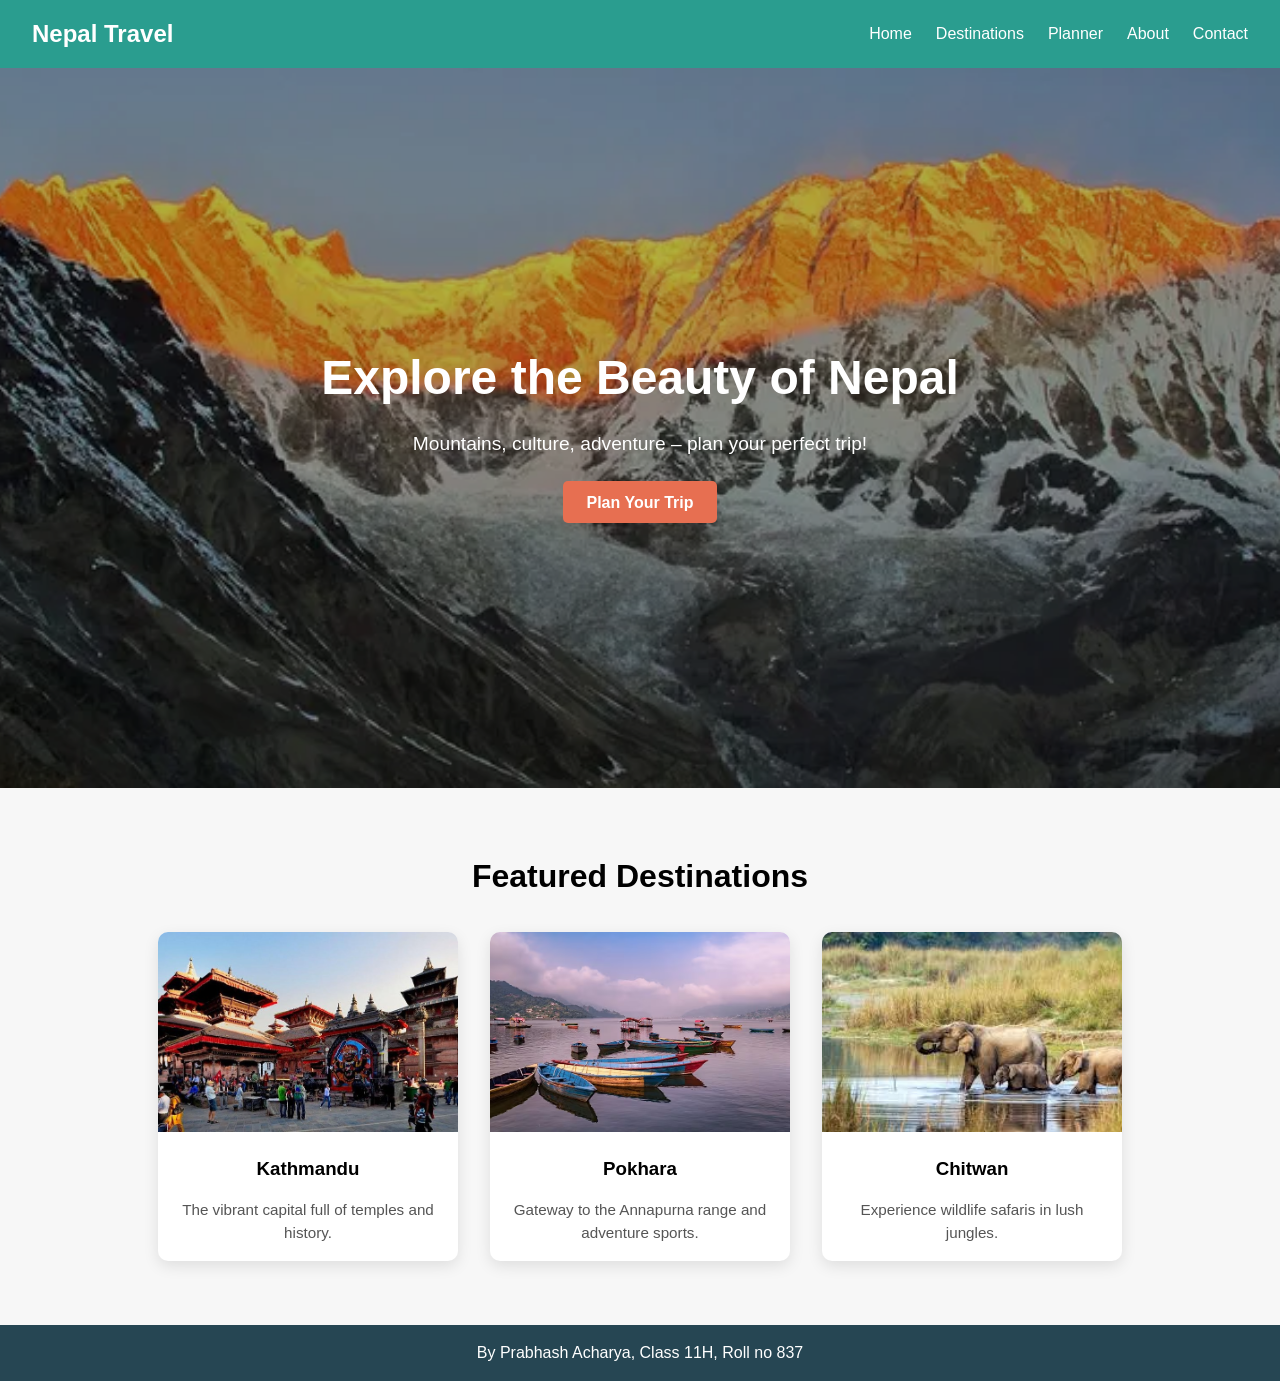
==== index.html @ ac243f3c "Add files via upload" ====
<!DOCTYPE html>
<html lang="en">
<head>
    <meta charset="UTF-8">
    <meta name="viewport" content="width=device-width, initial-scale=1.0">
    <title>Nepal Travel Guide</title>
    <link rel="stylesheet" href="style.css">
</head>
<body>

    <!-- Navigation Bar -->
    <header>
        <nav class="navbar">
            <div class="logo">Nepal Travel</div>
            <ul class="nav-links">
                <li><a href="index.html">Home</a></li>
                <li><a href="destinations.html">Destinations</a></li>
                <li><a href="itinerary.html">Planner</a></li>
                <li><a href="about.html">About</a></li>
                <li><a href="contact.html">Contact</a></li>
            </ul>
        </nav>
    </header>

    <!-- Hero Section -->
    <section class="hero">
        <div class="hero-text">
            <h1>Explore the Beauty of Nepal</h1>
            <p>Mountains, culture, adventure – plan your perfect trip!</p>
            <a href="itinerary.html" class="btn">Plan Your Trip</a>
        </div>
    </section>

    <!-- Featured Destinations -->
    <section class="destinations">
        <h2>Featured Destinations</h2>
        <div class="cards">
            <div class="card">
                <img src="images/kathmandu.jpg" alt="Kathmandu">
                <h3>Kathmandu</h3>
                <p>The vibrant capital full of temples and history.</p>
            </div>
            <div class="card">
                <img src="images/pokhara.avif" alt="Pokhara">
                <h3>Pokhara</h3>
                <p>Gateway to the Annapurna range and adventure sports.</p>
            </div>
            <div class="card">
                <img src="images/chitwan.jfif" alt="Chitwan">
                <h3>Chitwan</h3>
                <p>Experience wildlife safaris in lush jungles.</p>
            </div>
        </div>
    </section>

    <!-- Footer -->
    <footer>
        <p>By Prabhash Acharya, Class 11H, Roll no 837</p>
    </footer>

</body>
</html>
---- style.css ----
* {
    font-family: 'Arial', sans-serif;
	margin: 0;
	padding: 0;
}

body {
    line-height: 1.5;
}

/*navbar*/
.navbar {
    display: flex;
    justify-content: space-between;
    align-items: center;
    padding: 1rem 2rem;
    background-color: #2a9d8f;
    color: white;
}

.navbar .logo {
    font-size: 1.5rem;
    font-weight: bold;
}

.navbar ul {
    list-style: none;
    display: flex;
    gap: 1.5rem;
}

.navbar ul li a {
    color: white;
    text-decoration: none;
    font-weight: 500;
}

.navbar ul li a:hover {
    text-decoration: underline;
}

/* main (hero) section */
.hero {
    background: url(images/annapurna.webp) no-repeat top center/cover;
    height: 80vh;
    display: flex;
    align-items: center;
    justify-content: center;
    text-align: center;
    color: white;
    position: relative;
	
}

.hero::after {
    content: "";
    position: absolute;
    top: 0;
    left: 0;
    width: 100%;
    height: 100%;
    background-color: rgba(0,0,0,0.3); /* dark overlay */
}


.hero-text {
    position: relative;
    z-index: 1;
}

.hero-text h1 {
    font-size: 3rem;
    margin-bottom: 1rem;
}

.hero-text p {
    font-size: 1.2rem;
    margin-bottom: 2rem;
}

.hero-text .btn {
    padding: 0.8rem 1.5rem;
    background-color: #e76f51;
    color: white;
    text-decoration: none;
    font-weight: bold;
    border-radius: 5px;
    transition: background 0.3s;
}

.hero-text .btn:hover {
    background-color: #f4a261;
}

/* destinations section */
.destinations {
    padding: 4rem 2rem;
    text-align: center;
    background-color: #f7f7f7;
}

.destinations h2 {
    font-size: 2rem;
    margin-bottom: 2rem;
}

.cards {
    display: flex;
    justify-content: center;
    flex-wrap: wrap;
    gap: 2rem;
}

.card {
    background-color: white;
    width: 300px;
    border-radius: 10px;
    overflow: hidden;
    box-shadow: 0 5px 15px rgba(0,0,0,0.1);
    transition: transform 0.3s;
}

.card:hover {
    transform: translateY(-10px);
}

.card img {
    width: 100%;
    height: 200px;
    object-fit: cover;
}

.card h3 {
    margin: 1rem;
}

.card p {
    margin: 0 1rem 1rem 1rem;
    font-size: 0.95rem;
    color: #555;
}

/* Footer */
footer {
    background-color: #264653;
    color: white;
    text-align: center;
    padding: 1rem 0;
}

/* destinations page */
.dest-heading h1 {
    color: #264653;
    text-align: center;
    font-size: 3rem;
    margin-top: 1rem;
    margin-bottom: 1rem;
}
.dest-card {
    background-color: white;
    width: 350px;
    border-radius: 10px;
    overflow: hidden;
    box-shadow: 0 5px 15px rgba(0,0,0,0.2);
	transition: transform 0.3s;
}

.dest-card h3 {
	margin: 1rem;
}

.dest-card p {
	margin: 0 1rem 1rem 1rem;
	font-size: 0.85rem;
	text-align: justify;
	color: #555555;
	
}

.dest-card img {
	width: 100%;
	height: 200px;
}

.dest-card:hover {
	transform: scale(1.05);
}
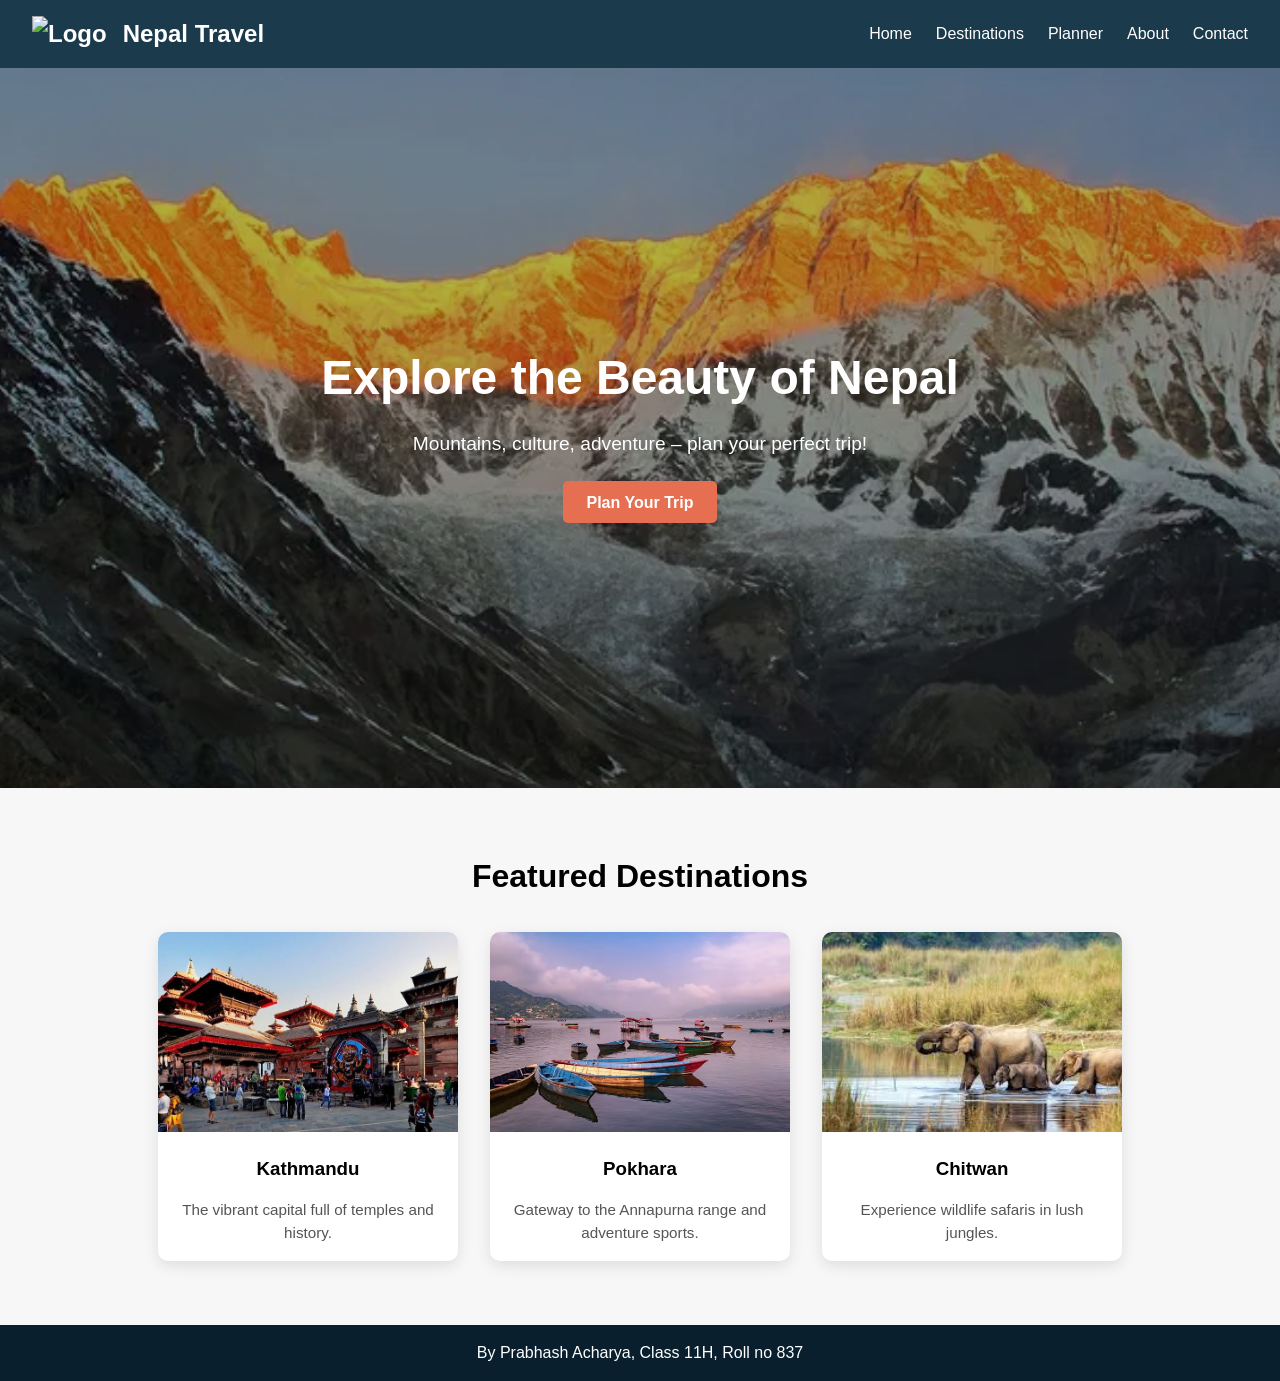
==== commit 3dce2287: "Add files via upload" ====
--- a/index.html
+++ b/index.html
@@ -11,7 +11,7 @@
     <!-- Navigation Bar -->
     <header>
         <nav class="navbar">
-            <div class="logo">Nepal Travel</div>
+            <div class="logo"><img src="images/compass.svg" alt="Logo">Nepal Travel</div>
             <ul class="nav-links">
                 <li><a href="index.html">Home</a></li>
                 <li><a href="destinations.html">Destinations</a></li>
--- a/style.css
+++ b/style.css
@@ -14,7 +14,7 @@
     justify-content: space-between;
     align-items: center;
     padding: 1rem 2rem;
-    background-color: #2a9d8f;
+    background-color: #1b3a4b;
     color: white;
 }
 
@@ -37,6 +37,11 @@
 
 .navbar ul li a:hover {
     text-decoration: underline;
+}
+
+.navbar .logo img {
+	height: 1.5rem;
+	margin-right: 1rem;
 }
 
 /* main (hero) section */
@@ -142,7 +147,7 @@
 
 /* Footer */
 footer {
-    background-color: #264653;
+    background-color: #0a1f2e;
     color: white;
     text-align: center;
     padding: 1rem 0;
@@ -180,9 +185,30 @@
 .dest-card img {
 	width: 100%;
 	height: 200px;
+    object-fit: cover;
 }
 
 .dest-card:hover {
 	transform: scale(1.05);
 }
-	+	
+	
+/* about page */
+#about-hero {
+	height: 60vh;
+	justify-content: start;
+	text-align: left;
+	background: url(images/about-image.jpg) no-repeat;
+	background-size: cover;
+	background-position: center 25%;
+}
+
+#about-hero-text{
+	margin-left: 2rem;
+}
+
+#about-hero-text p{
+	font-size: 1.75rem;
+}
+
+	
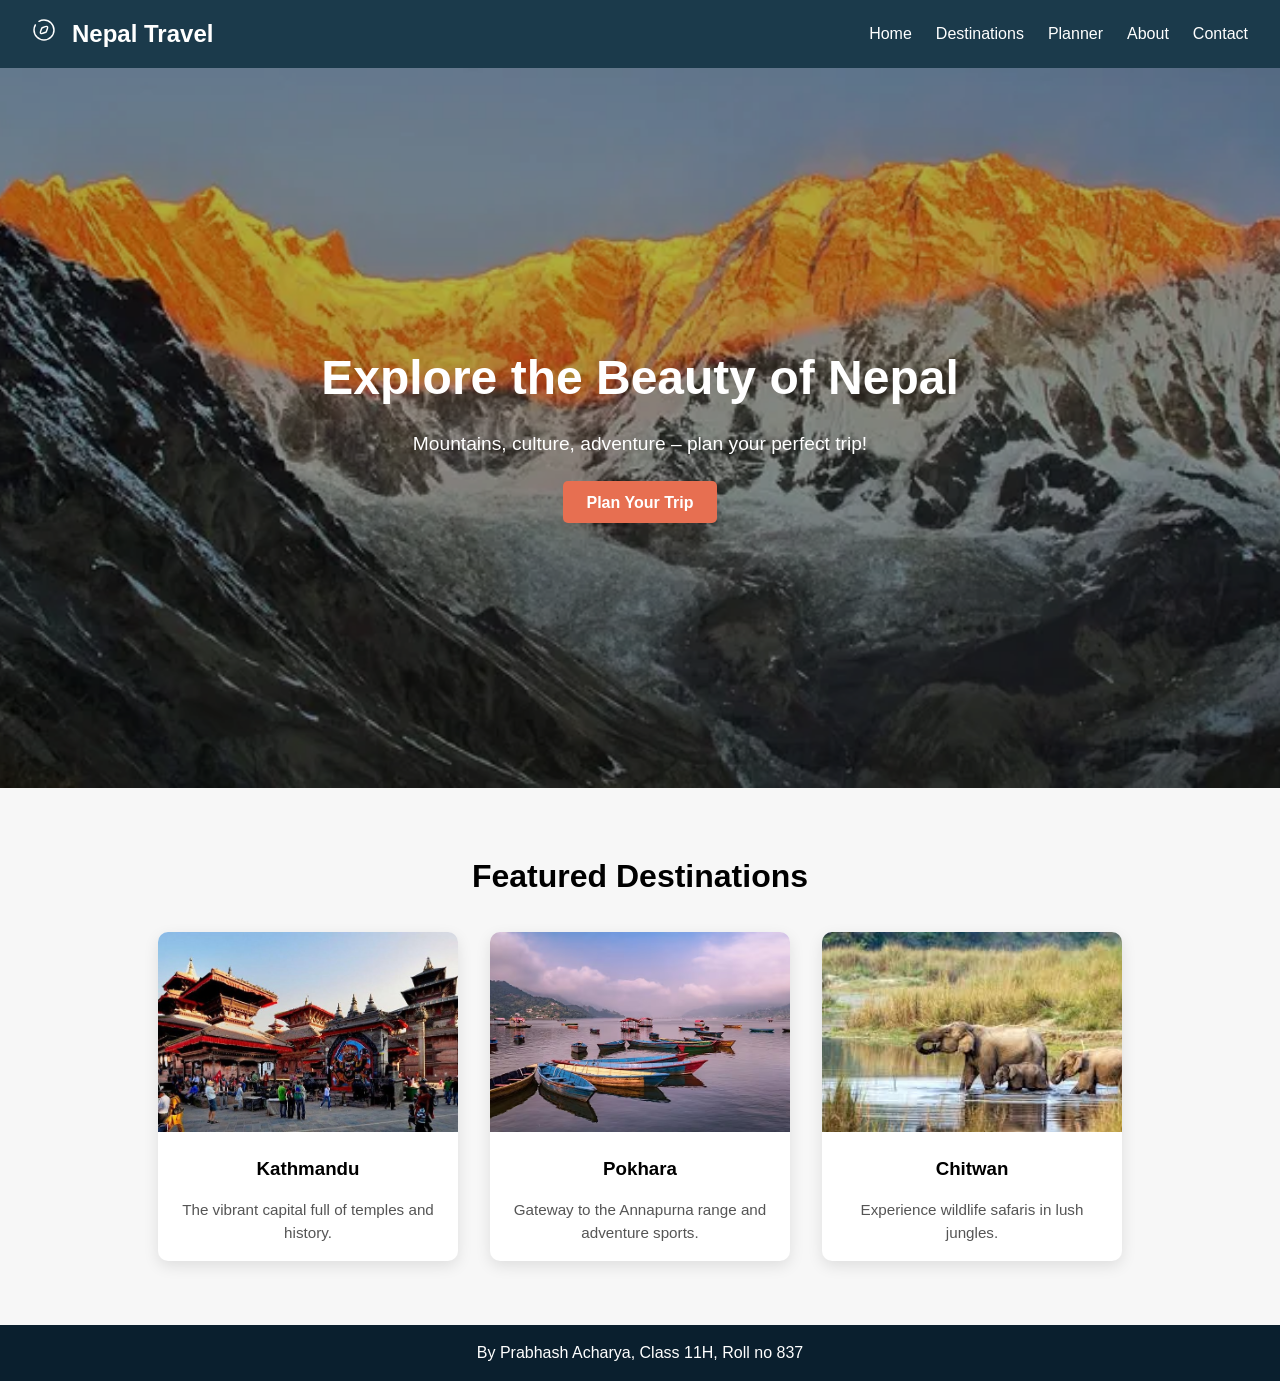
==== commit db84c77f: "Update index.html" ====
--- a/index.html
+++ b/index.html
@@ -8,7 +8,7 @@
 </head>
 <body>
 
-    <!-- Navigation Bar -->
+    <!-- Navigation Bar-->
     <header>
         <nav class="navbar">
             <div class="logo"><img src="images/compass.svg" alt="Logo">Nepal Travel</div>
